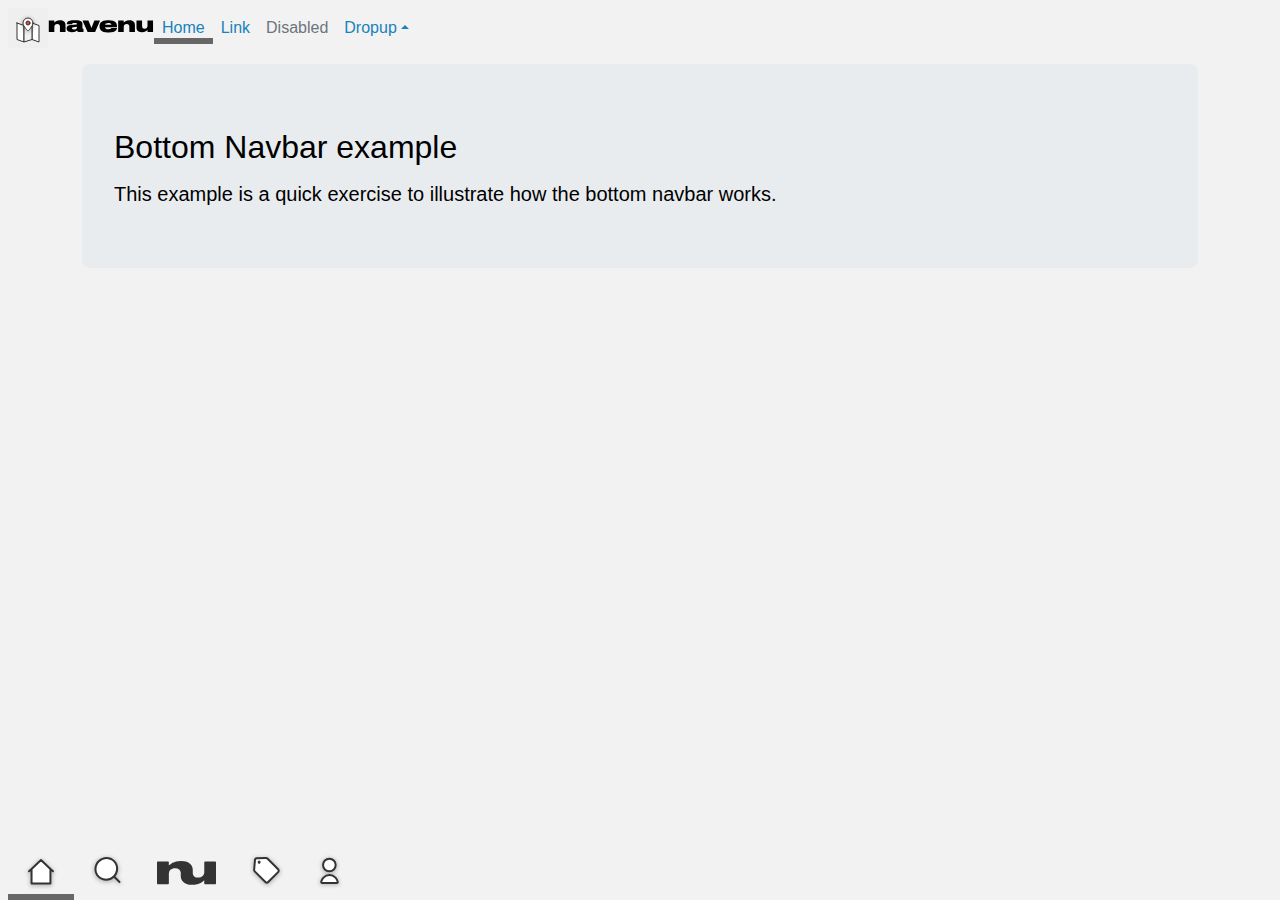
==== explore-feed.html @ eefe7226 "version zero" ====
<!DOCTYPE html>
<html lang="en">
<head>
  <meta charset="utf-8">
  <meta name="viewport" content="width=device-width, initial-scale=1, shrink-to-fit=no">
  <link rel="apple-touch-icon" sizes="76x76" href="./assets/images/app/apple-icon.png">
  <link rel="icon" type="image/png" href="./assets/images/favicon.png">
  <meta name="description" content="Navenu">
  <meta name="keywords" content="">
  <meta name="description" content="">
  <meta name="author" content="">
  <title>Navenu</title>
  <meta name="apple-mobile-web-app-title" content="Navenu">
  <link rel="shortcut icon" sizes="16x16" href="./assets/images/app/icon-16x16.png">
  <link rel="shortcut icon" sizes="196x196" href="./assets/images/app/icon-196x196.png">
  <link rel="apple-touch-icon-precomposed" href="./assets/images/app/icon-152x152.png">

  <!-- Bootstrap core CSS -->
  <link href="./assets/vendor/bootstrap/css/bootstrap.min.css" rel="stylesheet">

  <!-- Custom styles for this template -->
  <link href="./assets/css/navenu.css" rel="stylesheet">
  <link href="./assets/css/fonts.css" rel="stylesheet">
</head>
<body>
  <!-- menu-top -->
  <nav class="navbar navbar-expand-sm menuTop">
    <button class="iconMap" onclick="showMap()">
    </button>
    <div class="logo">
      <img src="./assets/images/icons/header/icon-navenu.svg" alt="logo navenu">
    </div>
    <button class="navbar-toggler" type="button" data-toggle="collapse" data-target="#navbarCollapse" aria-controls="navbarCollapse" aria-expanded="false" aria-label="Toggle navigation">
      <span>
        <img src="./assets/images/icons/header/icon-filter.svg" alt="icon filter">
      </span>
    </button>
    <div class="collapse navbar-collapse" id="navbarCollapse">
      <ul class="navbar-nav mr-auto">
        <li class="nav-item active">
          <a class="nav-link" href="#">Home <span class="sr-only">(current)</span></a>
        </li>
        <li class="nav-item">
          <a class="nav-link" href="#">Link</a>
        </li>
        <li class="nav-item">
          <a class="nav-link disabled" href="#">Disabled</a>
        </li>
        <li class="nav-item dropup">
          <a class="nav-link dropdown-toggle" href="https://getbootstrap.com/" id="dropdown10" data-toggle="dropdown" aria-haspopup="true" aria-expanded="false">Dropup</a>
          <div class="dropdown-menu" aria-labelledby="dropdown10">
            <a class="dropdown-item" href="#">Action</a>
            <a class="dropdown-item" href="#">Another action</a>
            <a class="dropdown-item" href="#">Something else here</a>
          </div>
        </li>
      </ul>
    </div>
  </nav>
  <!-- ./menu-top -->

  <!-- container -->
  <div class="container">
    <div class="jumbotron mt-3">
      <h1>Bottom Navbar example</h1>
      <p class="lead">This example is a quick exercise to illustrate how the bottom navbar works.</p>
    </div>
  </div>
  <!-- ./container -->

  <!-- menu-bottom -->
  <nav class="navbar navbar-default fixed-bottom menuBottom">
    <div>
      <ul class="nav align-items-end">
        <li class="nav-item active">
          <a class="nav-link" href="explore-feed.html">
            <img src="./assets/images/icons/nav/home.svg" alt="icon home">
          </a>
        </li>
        <li class="nav-item">
          <a class="nav-link" href="explore-feed.html">
            <img src="./assets/images/icons/nav/search.svg" alt="icon search">
          </a>
        </li>
        <li class="nav-item iconMenu">
          <a class="nav-link" href="explore-feed.html">
            <img src="./assets/images/icons/nav/navenu-logo.svg" alt="icon navenu">
          </a>
        </li>
        <li class="nav-item">
          <a class="nav-link" href="explore-feed.html">
            <img src="./assets/images/icons/nav/favorites.svg" alt="icon favorites">
          </a>
        </li>
        <li class="nav-item">
          <a class="nav-link" href="explore-feed.html">
            <img src="./assets/images/icons/nav/user.svg" alt="icon user">
          </a>
        </li>
      </ul>
    </div>
  </nav>
  <!-- ./menu-bottom -->

  <!-- Bootstrap core JavaScript -->
  <script src="./assets/vendor/jquery/jquery.min.js"></script>
  <script src="./assets/vendor/bootstrap/js/bootstrap.min.js"></script>
  <script src="./assets/js/plugins/lazysizes.min.js" async=""></script>
</body>
</html>
---- assets/css/navenu.css ----
/*  	CSS Reset    */
html, body, div, span, applet, object, iframe,
h1, h2, h3, h4, h5, h6, p, blockquote, pre,
a, abbr, acronym, address, big, cite, code,
del, dfn, em, font, img, ins, kbd, q, s, samp,
small, strike, strong, sub, sup, tt, var,
b, u, i, center, dl, dt, dd, ol, ul, li,
fieldset, form, label, legend, table,
caption, tbody, tfoot, thead, tr, th, td {
  margin: 0;
  padding: 0;
  border: 0;
  outline: 0;
  font-size: 100%;
  vertical-align: baseline;
  background: transparent;
}

body {
  line-height: 1;
}

ol, ul {
  list-style: none;
}

blockquote, q {
  quotes: none;
}

blockquote:before, blockquote:after,
q:before, q:after {
  content: '';
  content: none;
}

:focus {
  outline: 0;
}

ins {
  text-decoration: none;
}

del {
  text-decoration: line-through;
}

table {
  border-collapse: collapse;
  border-spacing: 0;
}

/*------------ regular styles navenu ----------------*/
body {
  color: #000;
  background-color: #F2F2F2;
}

a {
  text-decoration: none;
  color: #1883ba;
}

h1 {
  font-size: 32px;
  font-weight: normal;
  font-style: normal;
  margin-bottom: 18px;
}

h2 {
  font-size: 18px;
}

a.btn:focus {
  outline: none !important;
  box-shadow: 0 0 0 0;
}

button:focus,
button.btn:focus {
  outline: none !important;
  box-shadow: 0 0 0 0;
}

/*------ menu -------*/
.navbar {
  padding: .5rem .5rem 0 .5rem;
}

.navbar-toggler {
  padding: .25rem .5rem;
}

.menuTop {
  background-color: #F2F2F2;
}

.menuBottom {
  background-color: #F2F2F2;
}

.iconMap {
  border: none;
  background-image: url("../images/icons/header/icon-map.svg");
  width: 40px;
  height: 40px;
  background-repeat: no-repeat;
  background-position: center;
}

.iconMap:active {
  background-image: url("../images/icons/header/icon-slider.svg");
  width: 40px;
  height: 40px;
  background-repeat: no-repeat;
  background-position: center;
}

.iconMenu {
  margin-bottom: 4px;
}

.nav-item.active {
  border-bottom: solid 6px #676767;
}

.nav-item.active .nav-link {
  padding-bottom: 1px;
}

@media (max-wisth:768px) {
  /*---- menu-top ------*/
}
---- assets/css/fonts.css ----
@font-face {
  font-family: 'Akzidenz Grotesk Bold';
  src: url('../fonts/akzidenz-grotesk-bq-bold.woff2') format('woff2'),
       url('../fonts/akzidenz-grotesk-bq-bold.woff') format('woff');
  font-weight: normal;
  font-style: normal;
}

@font-face {
  font-family: 'Akzidenz Grotesk Light';
  src: url('../fonts/akzidenz-grotesk-bq-light.woff2') format('woff2'),
       url('../fonts/akzidenz-grotesk-bq-light.woff') format('woff');
  font-weight: normal;
  font-style: normal;
}

@font-face {
  font-family: 'Akzidenz Grotesk Medium';
  src: url('../fonts/akzidenz-grotesk-bq-medium.woff2') format('woff2'),
       url('../fonts/akzidenz-grotesk-bq-medium.woff') format('woff');
  font-weight: normal;
  font-style: normal;
}

@font-face {
  font-family: 'BourtonBase Regular';
  src: url('../fonts/BourtonBase.woff2') format('woff2'),
       url('../fonts/BourtonBase.woff') format('woff');
  font-weight: normal;
  font-style: normal;
  font-display: swap;
}

@font-face {
    font-family: 'SF UI Display Regular';
    src: url('../fonts/SFUIDisplay-Regular.woff2') format('woff2'),
         url('../fonts/SFUIDisplay-Regular.woff') format('woff');
    font-weight: normal;
    font-style: normal;
    font-display: swap;
}


@font-face {
    font-family: 'SF UI Display Bold';
    src: url('../fonts/SFUIDisplay-Bold.woff2') format('woff2'),
         url('../fonts/SFUIDisplay-Bold.woff') format('woff');
    font-weight: bold;
    font-style: normal;
    font-display: swap;
}

@font-face {
    font-family: 'Helvetica Regular';
    src: url('../fonts/Helvetica.woff2') format('woff2'),
         url('../fonts/Helvetica.woff') format('woff');
    font-weight: normal;
    font-style: normal;
    font-display: swap;
}

@font-face {
    font-family: 'Helvetica Bold';
    src: url('../fonts/Helvetica-Bold.woff2') format('woff2'),
         url('../fonts/Helvetica-Bold.woff') format('woff');
    font-weight: bold;
    font-style: normal;
    font-display: swap;
}
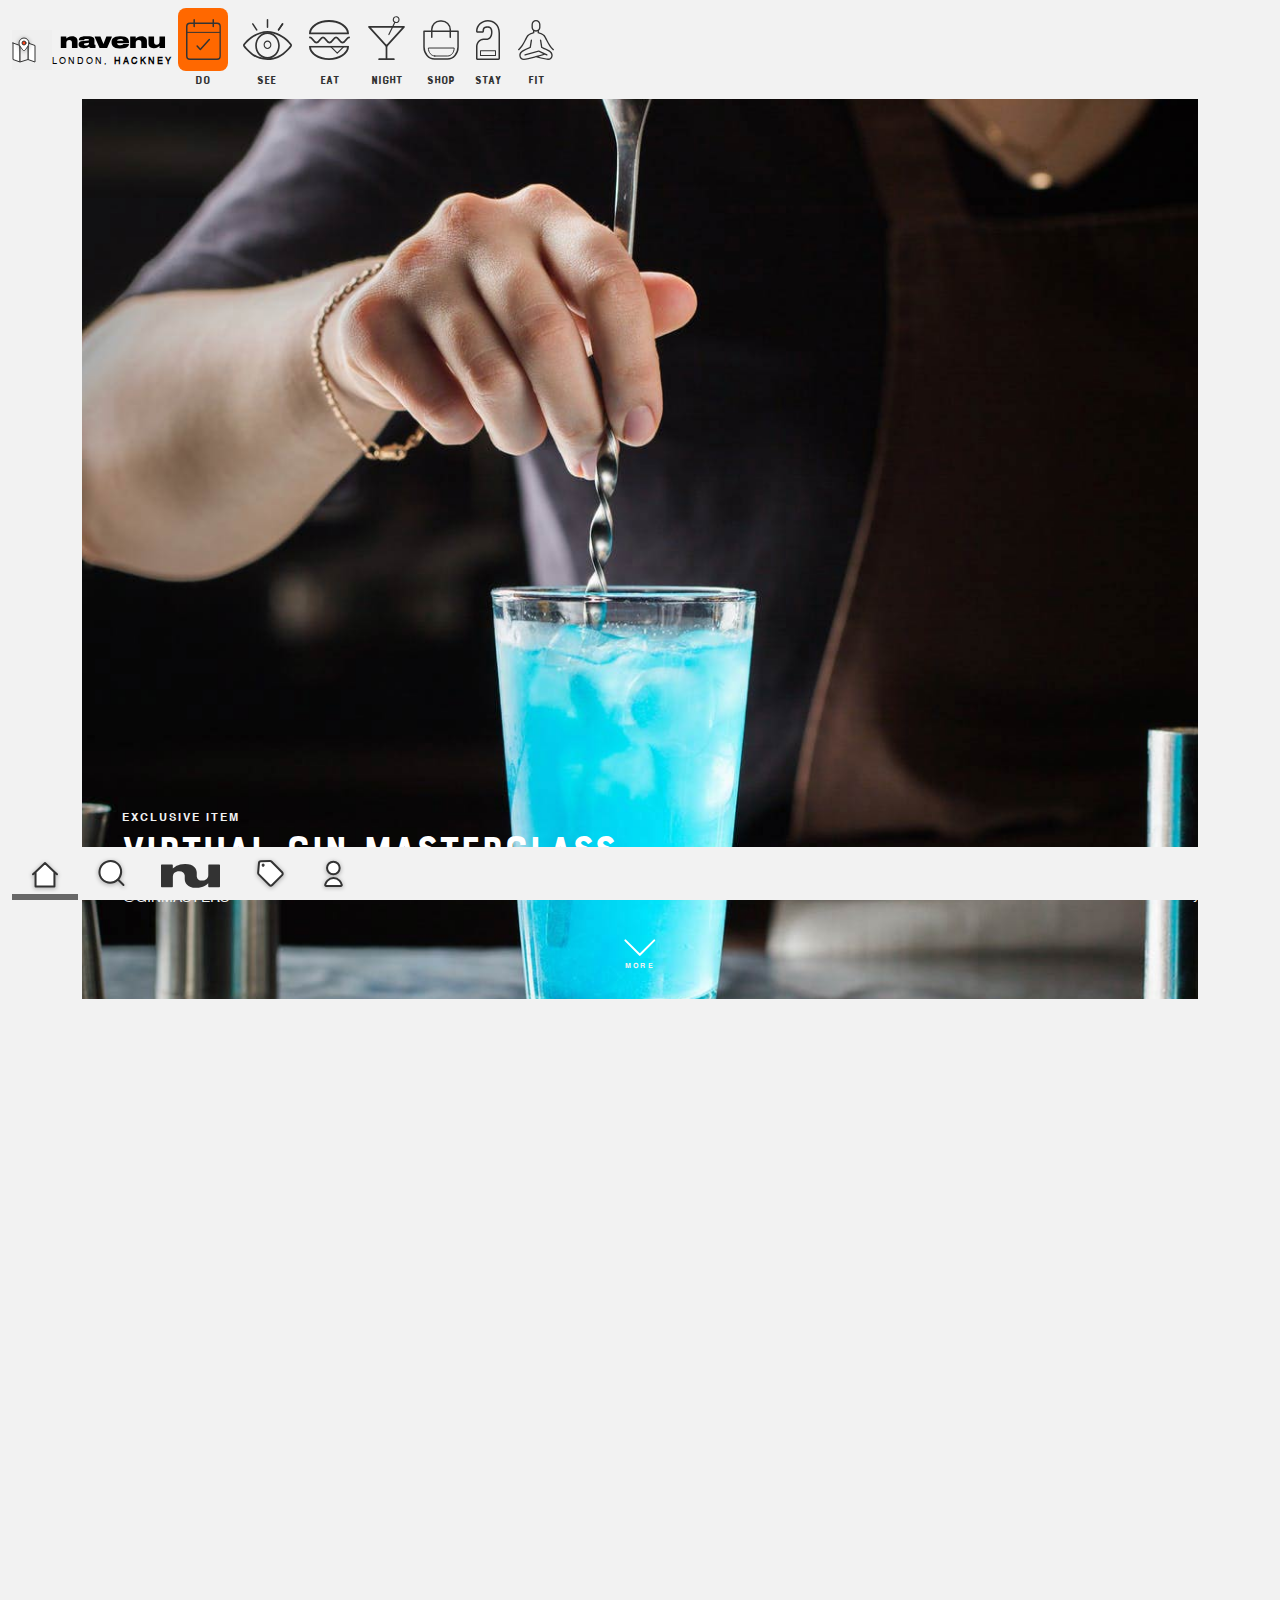
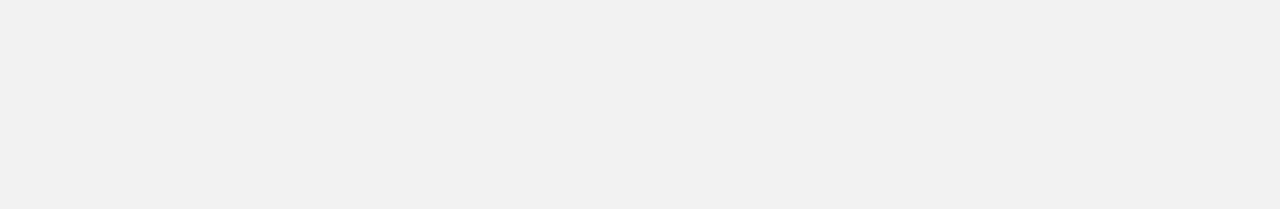
==== commit 531c8248: "version 0.3" ====
--- a/explore-feed.html
+++ b/explore-feed.html
@@ -1,5 +1,6 @@
 <!DOCTYPE html>
 <html lang="en">
+
 <head>
   <meta charset="utf-8">
   <meta name="viewport" content="width=device-width, initial-scale=1, shrink-to-fit=no">
@@ -20,39 +21,74 @@
 
   <!-- Custom styles for this template -->
   <link href="./assets/css/navenu.css" rel="stylesheet">
+  <link href="./assets/css/carousel.css" rel="stylesheet">
   <link href="./assets/css/fonts.css" rel="stylesheet">
+
+  <!-- Flickity slider -->
+  <link rel="stylesheet" href="./assets/css/vendor/flickity.min.css">
+
 </head>
+
 <body>
   <!-- menu-top -->
   <nav class="navbar navbar-expand-sm menuTop">
-    <button class="iconMap" onclick="showMap()">
+    <button id="iconMap" class="iconMap" onclick="showMap()">
+      <img src="./assets/images/icons/header/icon-map.svg" class="map" alt="icon map">
+      <img src="./assets/images/icons/header/icon-btnStories.svg" class="stories" alt="icon Stories">
     </button>
-    <div class="logo">
+    <div class="logo text-center">
       <img src="./assets/images/icons/header/icon-navenu.svg" alt="logo navenu">
-    </div>
-    <button class="navbar-toggler" type="button" data-toggle="collapse" data-target="#navbarCollapse" aria-controls="navbarCollapse" aria-expanded="false" aria-label="Toggle navigation">
+      <p class="location">LONDON, <b>Hackney</b></p>
+    </div>
+    <button class="navbar-toggler menuFilter collapsed" type="button" data-toggle="collapse" data-target="#navbarCollapse" aria-controls="navbarCollapse" aria-expanded="false" aria-label="Toggle navigation">
       <span>
-        <img src="./assets/images/icons/header/icon-filter.svg" alt="icon filter">
+        <img src="./assets/images/icons/header/icon-filter.svg" class="filter" alt="icon filter">
+        <img src="./assets/images/icons/header/icon-buttonBack.svg" class="back" alt="icon back">
       </span>
     </button>
-    <div class="collapse navbar-collapse" id="navbarCollapse">
-      <ul class="navbar-nav mr-auto">
+    <div class="collapse navbar-collapse iconsFilter" id="navbarCollapse">
+      <ul class="nav">
         <li class="nav-item active">
-          <a class="nav-link" href="#">Home <span class="sr-only">(current)</span></a>
-        </li>
-        <li class="nav-item">
-          <a class="nav-link" href="#">Link</a>
-        </li>
-        <li class="nav-item">
-          <a class="nav-link disabled" href="#">Disabled</a>
-        </li>
-        <li class="nav-item dropup">
-          <a class="nav-link dropdown-toggle" href="https://getbootstrap.com/" id="dropdown10" data-toggle="dropdown" aria-haspopup="true" aria-expanded="false">Dropup</a>
-          <div class="dropdown-menu" aria-labelledby="dropdown10">
-            <a class="dropdown-item" href="#">Action</a>
-            <a class="dropdown-item" href="#">Another action</a>
-            <a class="dropdown-item" href="#">Something else here</a>
-          </div>
+          <a class="nav-link" href="explore-feed.html">
+            <img src="./assets/images/icons/explore/iconDo.svg" alt="icon do">
+            <p class="textFilter">DO</p>
+          </a>
+        </li>
+        <li class="nav-item">
+          <a class="nav-link" href="explore-feed.html">
+            <img src="./assets/images/icons/explore/iconSee.svg" alt="icon see">
+            <p class="textFilter">SEE</p>
+          </a>
+        </li>
+        <li class="nav-item iconMenu">
+          <a class="nav-link" href="explore-feed.html">
+            <img src="./assets/images/icons/explore/iconEat.svg" alt="icon eat">
+            <p class="textFilter">EAT</p>
+          </a>
+        </li>
+        <li class="nav-item">
+          <a class="nav-link" href="explore-feed.html">
+            <img src="./assets/images/icons/explore/iconNight.svg" alt="icon night">
+            <p class="textFilter">NIGHT</p>
+          </a>
+        </li>
+        <li class="nav-item">
+          <a class="nav-link" href="explore-feed.html">
+            <img src="./assets/images/icons/explore/iconShop.svg" alt="icon shop">
+            <p class="textFilter">SHOP</p>
+          </a>
+        </li>
+        <li class="nav-item">
+          <a class="nav-link" href="explore-feed.html">
+            <img src="./assets/images/icons/explore/iconStay.svg" alt="icon stay">
+            <p class="textFilter">STAY</p>
+          </a>
+        </li>
+        <li class="nav-item">
+          <a class="nav-link" href="explore-feed.html">
+            <img src="./assets/images/icons/explore/iconFit.svg" alt="icon fit">
+            <p class="textFilter">FIT</p>
+          </a>
         </li>
       </ul>
     </div>
@@ -61,12 +97,159 @@
 
   <!-- container -->
   <div class="container">
-    <div class="jumbotron mt-3">
-      <h1>Bottom Navbar example</h1>
-      <p class="lead">This example is a quick exercise to illustrate how the bottom navbar works.</p>
+    <div id="carousel-home" class="carousel active" data-flickity='{ "wrapAround": true, "pageDots": false }'>
+      <div class="item">
+        <div class="bg">
+          <img src="./assets/images/home/slider/slider01.jpg" alt="Silider 01">
+        </div>
+        <a href="#" class="sliderUrl">
+          <div class="content">
+            <h2>EXCLUSIVE ITEM</h2>
+            <h1>Virtual Gin Masterclass</h1>
+            <div class="tags">
+              <p class="text-left tagLeft">@GINMASTERS</p>
+              <p class="text-right tagRight">2.3Km away</p>
+            </div>
+          </div>
+        </a>
+        <button id="contentCard" class="btn contentCard" data-toggle="modal" data-target="#content1_modal">
+          <span class="elastic-scroll-wrapper">
+            <span class="elastic-scroll" id="elastic-move-down">
+              <div class="elastic-scroll-arrow">
+                <img src="./assets/images/icons/iconDown.svg" class="down" alt="icon down">
+                <p class="textButtonDown">more</p>
+              </div>
+            </span>
+          </span>
+        </button>
+      </div>
+      <div class="item">
+        <div class="bg">
+          <img src="./assets/images/home/slider/slider02.jpg" alt="Silider 02">
+        </div>
+        <a href="#" class="sliderUrl">
+          <div class="content">
+            <h2>Competition</h2>
+            <h1>Win a VIP holiday to Dubai</h1>
+            <div class="tags">
+              <p class="text-left tagLeft">@businessname</p>
+              <p class="text-right tagRight">2.3Km away</p>
+            </div>
+          </div>
+        </a>
+        <button id="contentCard" class="btn contentCard">
+          <span class="elastic-scroll-wrapper">
+            <span class="elastic-scroll" id="elastic-move-down">
+              <div class="elastic-scroll-arrow">
+                <img src="./assets/images/icons/iconDown.svg" class="down" alt="icon down">
+                <p class="textButtonDown">more</p>
+              </div>
+            </span>
+          </span>
+        </button>
+      </div>
+      <div class="item">
+        <div class="bg">
+          <img src="./assets/images/home/slider/slider03.jpg" alt="Silider 03">
+        </div>
+        <a href="#" class="sliderUrl">
+          <div class="content">
+            <h2>OFFER</h2>
+            <h1>Best Cocktails  in London 2020</h1>
+            <div class="tags">
+              <p class="text-left tagLeft">@businessname</p>
+              <p class="text-right tagRight">2.3Km away</p>
+            </div>
+          </div>
+        </a>
+        <button id="contentCard" class="btn contentCard">
+          <span class="elastic-scroll-wrapper">
+            <span class="elastic-scroll" id="elastic-move-down">
+              <div class="elastic-scroll-arrow">
+                <img src="./assets/images/icons/iconDown.svg" class="down" alt="icon down">
+                <p class="textButtonDown">more</p>
+              </div>
+            </span>
+          </span>
+        </button>
+      </div>
+      <div class="item">
+        <div class="bg">
+          <img src="./assets/images/home/slider/slider04.jpg" alt="Silider 04">
+        </div>
+        <a href="#" class="sliderUrl">
+          <div class="content">
+            <h2>Event</h2>
+            <h1>Bottomless Brunch</h1>
+            <div class="tags">
+              <p class="text-left tagLeft">@businessname</p>
+              <p class="text-right tagRight">2.3Km away</p>
+            </div>
+          </div>
+        </a>
+        <button id="contentCard" class="btn contentCard">
+          <span class="elastic-scroll-wrapper">
+            <span class="elastic-scroll" id="elastic-move-down">
+              <div class="elastic-scroll-arrow">
+                <img src="./assets/images/icons/iconDown.svg" class="down" alt="icon down">
+                <p class="textButtonDown">more</p>
+              </div>
+            </span>
+          </span>
+        </button>
+      </div>
+      <div class="item">
+        <div class="bg">
+          <img src="./assets/images/home/slider/slider05.jpg" alt="Silider 05">
+        </div>
+        <a href="#" class="sliderUrl">
+          <div class="content">
+            <h2>@ CRAZY BEAR - 2.3k away</h2>
+            <h1>Pizza Night</h1>
+            <div class="tags">
+              <p class="text-left tagLeft">@businessname</p>
+              <p class="text-right tagRight">2.3Km away</p>
+            </div>
+          </div>
+        </a>
+        <button id="contentCard" class="btn contentCard">
+          <span class="elastic-scroll-wrapper">
+            <span class="elastic-scroll" id="elastic-move-down">
+              <div class="elastic-scroll-arrow">
+                <img src="./assets/images/icons/iconDown.svg" class="down" alt="icon down">
+                <p class="textButtonDown">more</p>
+              </div>
+            </span>
+          </span>
+        </button>
+      </div>
+    </div>
+    <div id="maps" class="maps">
+      <div class="containerMap">
+        <img src="./assets/images/explore/map.png" class="imageMap" alt="map">
+      </div>
     </div>
   </div>
   <!-- ./container -->
+
+<!-- content modal -->
+<div class="modal bottom full fade" id="content1_modal" tabindex="-1" role="dialog" aria-labelledby="fullscreen_modal">
+  <div class="modal-dialog" role="document">
+    <div class="modal-content">
+      <div class="container-close">
+        <button type="button" class="close" data-dismiss="modal" aria-hidden="true">
+          <img src="./assets/images/icons/iconClose.svg" class="img-fluid" alt="Close Content">
+        </button>
+      </div>
+      <div class="modal-body d-flex align-items-center justify-content-center flex-column bg-dark">
+
+      </div>
+      <div class="modal-footer modal-footer-fixed d-none">
+
+      </div>
+    </div>
+  </div>
+</div>
 
   <!-- menu-bottom -->
   <nav class="navbar navbar-default fixed-bottom menuBottom">
@@ -106,5 +289,32 @@
   <script src="./assets/vendor/jquery/jquery.min.js"></script>
   <script src="./assets/vendor/bootstrap/js/bootstrap.min.js"></script>
   <script src="./assets/js/plugins/lazysizes.min.js" async=""></script>
+
+  <!-- Flickity slider -->
+  <script src="./assets/js/vendor/flickity.pkgd.min.js"></script>
+
+  <!-- script change button map | slider -->
+  <script>
+    $(".iconMap").click(function() {
+      $(this).toggleClass("active");
+    })
+  </script>
+
+  <!-- script change map | slider -->
+  <script>
+    function showMap() {
+      console.log("showmap");
+      if (document.querySelector('#carousel-home.active') !== null) {
+        $(".maps").addClass("active");
+        $("#carousel-home").removeClass("active");
+      }
+      else {
+        $("#carousel-home").addClass("active");
+        $(".maps").removeClass("active");
+      }
+    }
+  </script>
+
 </body>
+
 </html>
--- a/assets/css/navenu.css
+++ b/assets/css/navenu.css
@@ -12,49 +12,14 @@
   border: 0;
   outline: 0;
   font-size: 100%;
-  vertical-align: baseline;
   background: transparent;
-}
-
-body {
-  line-height: 1;
-}
-
-ol, ul {
-  list-style: none;
-}
-
-blockquote, q {
-  quotes: none;
-}
-
-blockquote:before, blockquote:after,
-q:before, q:after {
-  content: '';
-  content: none;
-}
-
-:focus {
-  outline: 0;
-}
-
-ins {
-  text-decoration: none;
-}
-
-del {
-  text-decoration: line-through;
-}
-
-table {
-  border-collapse: collapse;
-  border-spacing: 0;
 }
 
 /*------------ regular styles navenu ----------------*/
 body {
   color: #000;
   background-color: #F2F2F2;
+  overflow-y: hidden;
 }
 
 a {
@@ -86,11 +51,11 @@
 
 /*------ menu -------*/
 .navbar {
-  padding: .5rem .5rem 0 .5rem;
+  padding: 0 .75rem;
 }
 
 .navbar-toggler {
-  padding: .25rem .5rem;
+  padding: .25rem 0 .25rem .5rem;
 }
 
 .menuTop {
@@ -102,34 +67,290 @@
 }
 
 .iconMap {
+  position: relative;
   border: none;
-  background-image: url("../images/icons/header/icon-map.svg");
   width: 40px;
   height: 40px;
   background-repeat: no-repeat;
   background-position: center;
 }
 
-.iconMap:active {
-  background-image: url("../images/icons/header/icon-slider.svg");
+.iconMap .map {
+  position: absolute;
+  top: 0;
+  right: 0;
+  left: 0;
+  bottom: 0;
+  padding: .25rem .5rem .25rem 0;
+  object-fit: contain;
+  opacity: 1;
+  transition: opacity .5s;
+}
+
+.iconMap .stories {
+  position: absolute;
+  top: 0;
+  right: 0;
+  left: 0;
+  bottom: 0;
+  padding: .25rem .5rem .25rem 0;
+  object-fit: contain;
+  opacity: 0;
+  transition: opacity .5s;
+}
+
+.iconMap.active .map {
+  opacity: 0;
+  transition: opacity .5s;
+}
+
+.iconMap.active .stories {
+  opacity: 1;
+}
+
+.iconMenu {
+  margin-bottom: 4px;
+}
+
+.nav-item.active {
+  border-bottom: solid 6px #676767;
+}
+
+.nav-item.active .nav-link {
+  padding-bottom: 1px;
+}
+
+.menuFilter span {
+  position: relative;
   width: 40px;
   height: 40px;
-  background-repeat: no-repeat;
-  background-position: center;
-}
-
-.iconMenu {
-  margin-bottom: 4px;
-}
-
-.nav-item.active {
-  border-bottom: solid 6px #676767;
-}
-
-.nav-item.active .nav-link {
-  padding-bottom: 1px;
-}
-
-@media (max-wisth:768px) {
-  /*---- menu-top ------*/
-}
+  display: block;
+}
+
+.menuFilter.collapsed .filter {
+  position: absolute;
+  top: 0;
+  right: 0;
+  left: 0;
+  bottom: 0;
+  padding: .25rem 0 .25rem 1rem;
+  object-fit: contain;
+  opacity: 1;
+  transition: opacity .5s;
+}
+
+.menuFilter.collapsed .back {
+  position: absolute;
+  top: 0;
+  right: 0;
+  left: 0;
+  bottom: 0;
+  padding: .25rem 0 .25rem 1rem;
+  object-fit: contain;
+  opacity: 0;
+  transition: opacity .5s;
+}
+
+.menuFilter .filter {
+  position: absolute;
+  top: 0;
+  right: 0;
+  left: 0;
+  bottom: 0;
+  padding: .25rem 0 .25rem 1rem;
+  object-fit: contain;
+  opacity: 0;
+}
+
+.menuFilter .back {
+  position: absolute;
+  top: 0;
+  right: 0;
+  left: 0;
+  bottom: 0;
+  padding: .25rem 0 .25rem 1rem;
+  object-fit: contain;
+  opacity: 1;
+}
+
+.iconsFilter ul li img {
+  vertical-align: middle;
+  padding: .35rem 0.25rem;
+}
+
+.iconsFilter ul li.active {
+  border: none;
+}
+
+.iconsFilter ul li.active img {
+  background: #FF6800;
+  border-radius: 7.91336px;
+  vertical-align: middle;
+  padding: .35rem 0.45rem;
+}
+
+.iconsFilter .nav-link {
+  padding: .5rem .3rem;
+}
+
+.iconsFilter .nav-item.active .nav-link {
+  padding-bottom: .5rem;
+}
+
+p.location {
+  font-family: 'Helvetica Regular';
+  font-style: normal;
+  font-weight: normal;
+  font-size: 9px;
+  line-height: 16px;
+  text-align: center;
+  letter-spacing: 2px;
+  text-transform: uppercase;
+}
+
+p.textFilter {
+  font-family: 'BourtonBase Regular';
+  font-style: normal;
+  font-weight: normal;
+  font-size: 12.3474px;
+  line-height: 16px;
+  align-items: center;
+  text-align: center;
+  color: #333333;
+}
+
+.elastic-scroll-wrapper {
+  position: absolute;
+  left: 0;
+  right: 0;
+  bottom: 1.5rem;
+  width: 40px;
+  margin: 0 auto;
+  z-index: 5;
+  margin-top: -1.25rem;
+}
+
+.elastic-scroll {
+  width: 40px;
+  height: 40px;
+  display: block;
+}
+
+p.textButtonDown {
+  font-family: 'Helvetica Bold';
+  font-size: 7.05602px;
+  line-height: 16px;
+  text-align: center;
+  letter-spacing: 2.016px;
+  text-transform: uppercase;
+  color: #F2F2F2;
+}
+
+.maps {
+  opacity: 0;
+  transition: opacity .5s;
+  width: 100%;
+  height: 90vh;
+  position: relative;
+  top: 10%;
+  right: 0;
+  left: 0;
+  bottom: 0;
+  object-fit: contain;
+  overflow: auto;
+  z-index: 0;
+}
+
+.containerMap {
+  position: absolute;
+}
+
+.maps.active {
+  opacity: 1;
+  z-index: 1;
+}
+
+/*------- modal content ------*/
+.modal.bottom .modal-dialog {
+  position: fixed;
+  margin: auto;
+  width: 100%;
+  max-width: 100%;
+  height: auto;
+}
+
+.modal.bottom .modal-content {
+  height: auto;
+  overflow-y: auto;
+}
+
+.modal.bottom .modal-body {
+  padding: 15px 15px;
+}
+
+/* Bottom */
+.modal.bottom.fade .modal-dialog {
+  bottom: -100%;
+  -webkit-transition: opacity 0.3s linear, bottom 0.3s ease-out;
+  -moz-transition: opacity 0.3s linear, bottom 0.3s ease-out;
+  -o-transition: opacity 0.3s linear, bottom 0.3s ease-out;
+  transition: opacity 0.3s linear, bottom 0.3s ease-out;
+}
+
+.modal.bottom.fade.show .modal-dialog {
+  bottom: 0;
+}
+
+.modal.bottom.fade .modal-dialog {
+  bottom: -100%;
+}
+
+/* Full Screen */
+.modal.full .modal-dialog {
+  position: fixed;
+  margin: auto;
+  width: 100%;
+  max-width: 100%;
+  height: 100%;
+}
+
+.modal.full .modal-content {
+  height: 100%;
+  overflow-y: auto;
+}
+
+.modal.full .close-modal {
+  position: fixed;
+  top: 0;
+  right: 3rem;
+}
+
+.modal .close {
+  position: absolute;
+  top: 2rem;
+  right: 3rem;
+  line-height: .5;
+  opacity: 1;
+  cursor: pointer;
+  z-index: 99999999;
+}
+
+/*-------- responsive styles --------*/
+/*-------- iphone X -------*/
+@media (max-width:375px) {
+  .iconsFilter ul li img {
+    vertical-align: middle;
+    padding: .35rem 0.225rem;
+  }
+
+  .iconsFilter .nav-link {
+    padding: .5rem .15rem;
+  }
+}
+
+@media (max-width:768px) {
+  .modal .close {
+    top: 1rem;
+    right: 1rem;
+  }
+}
--- a/assets/css/carousel.css
+++ b/assets/css/carousel.css
@@ -0,0 +1,169 @@
+:focus {
+  outline: none;
+}
+
+#carousel-home {
+  z-index: 1;
+}
+
+.carousel {
+  opacity: 0;
+  z-index: 0;
+  display: none;
+}
+
+.carousel.active {
+  opacity: 1;
+  z-index: 1;
+  display: block;
+}
+
+#carousel-home .item {
+  height: 100vh;
+  width: 90vw;
+  position: relative;
+  display: flex;
+  flex-direction: column;
+  justify-content: center;
+  align-items: center;
+  margin: 0 5px;
+}
+
+.carousel .item .bg {
+  position: absolute;
+  top: 0;
+  right: 0;
+  bottom: 0;
+  left: 0;
+  overflow: hidden;
+  z-index: -1;
+  border-radius: 16px 16px 0 0;
+}
+
+.carousel .item .bg img {
+  width: 100%;
+  height: 100%;
+  object-fit: cover;
+  object-position: center;
+  z-index: -1
+}
+
+#carousel-home .item .content {
+  position: absolute;
+  color: #fff;
+  z-index: 2;
+  left: 5%;
+  bottom: 10%;
+  width: 95%;
+}
+
+.carousel .item .content h2 {
+  font-family: 'Helvetica Bold';
+  font-size: 11px;
+  line-height: 16px;
+  letter-spacing: 2px;
+  text-transform: uppercase;
+  color: #F2F2F2;
+}
+
+.carousel .item .content h1 {
+  font-family: 'BourtonBase Regular';
+  font-style: normal;
+  font-weight: normal;
+  font-size: 40.3201px;
+  line-height: 40px;
+  letter-spacing: 0.143087px;
+  color: #FFFFFF;
+}
+
+.carousel .item.is-selected .content {
+  transform: translateX(0px);
+}
+
+.carousel .item.is-before-selected .content {
+  transform: translateX(calc(((100vw - 100%)/2 + 5vw)));
+}
+
+.carousel .item.is-after-selected .content {
+  transform: translateX(calc(((100vw - 100%)/2 + 5vw)*-1));
+}
+
+.carousel .flickity-prev-next-button {
+  height: 100%;
+  width: 10%;
+  border-radius: 0;
+  background-color: transparent;
+}
+
+.carousel .flickity-prev-next-button.next {
+  right: 0;
+}
+
+.carousel .flickity-prev-next-button.previous {
+  left: 0;
+}
+
+.carousel .flickity-prev-next-button:focus {
+  box-shadow: none;
+}
+
+.carousel .flickity-prev-next-button svg {
+  display: none;
+}
+
+/* position dots in carousel */
+.flickity-page-dots {
+  bottom: 25px;
+}
+
+.flickity-slider {
+  position: absolute;
+  width: 100%;
+  height: 100%;
+}
+
+.sliderUrl {
+  width: 100%;
+  height: 100%;
+}
+
+.tags {
+  display: inline-block;
+  width: 100%;
+}
+
+.tagLeft {
+  display: inline;
+  font-family: 'Helvetica Regular';
+  font-style: normal;
+  font-weight: normal;
+  font-size: 14px;
+  letter-spacing: 0.116667px;
+  color: #F2F2F2;
+  text-transform: uppercase;
+}
+
+.tagRight {
+  display: inline;
+  float: right;
+  padding-right: 1rem;
+  font-family: 'Helvetica Regular';
+  font-style: normal;
+  font-weight: normal;
+  font-size: 14px;
+  letter-spacing: 0.116667px;
+  color: #F2F2F2;
+}
+
+/*-------- responsive styles ------------*/
+@media(max-width:767px) {
+  #carousel-home .item .content h1 {
+    font-size: 2.5em;
+    width: 75%;
+  }
+
+  #carousel-home .item {
+    height: 90vh;
+    width: 93vw;
+  }
+}
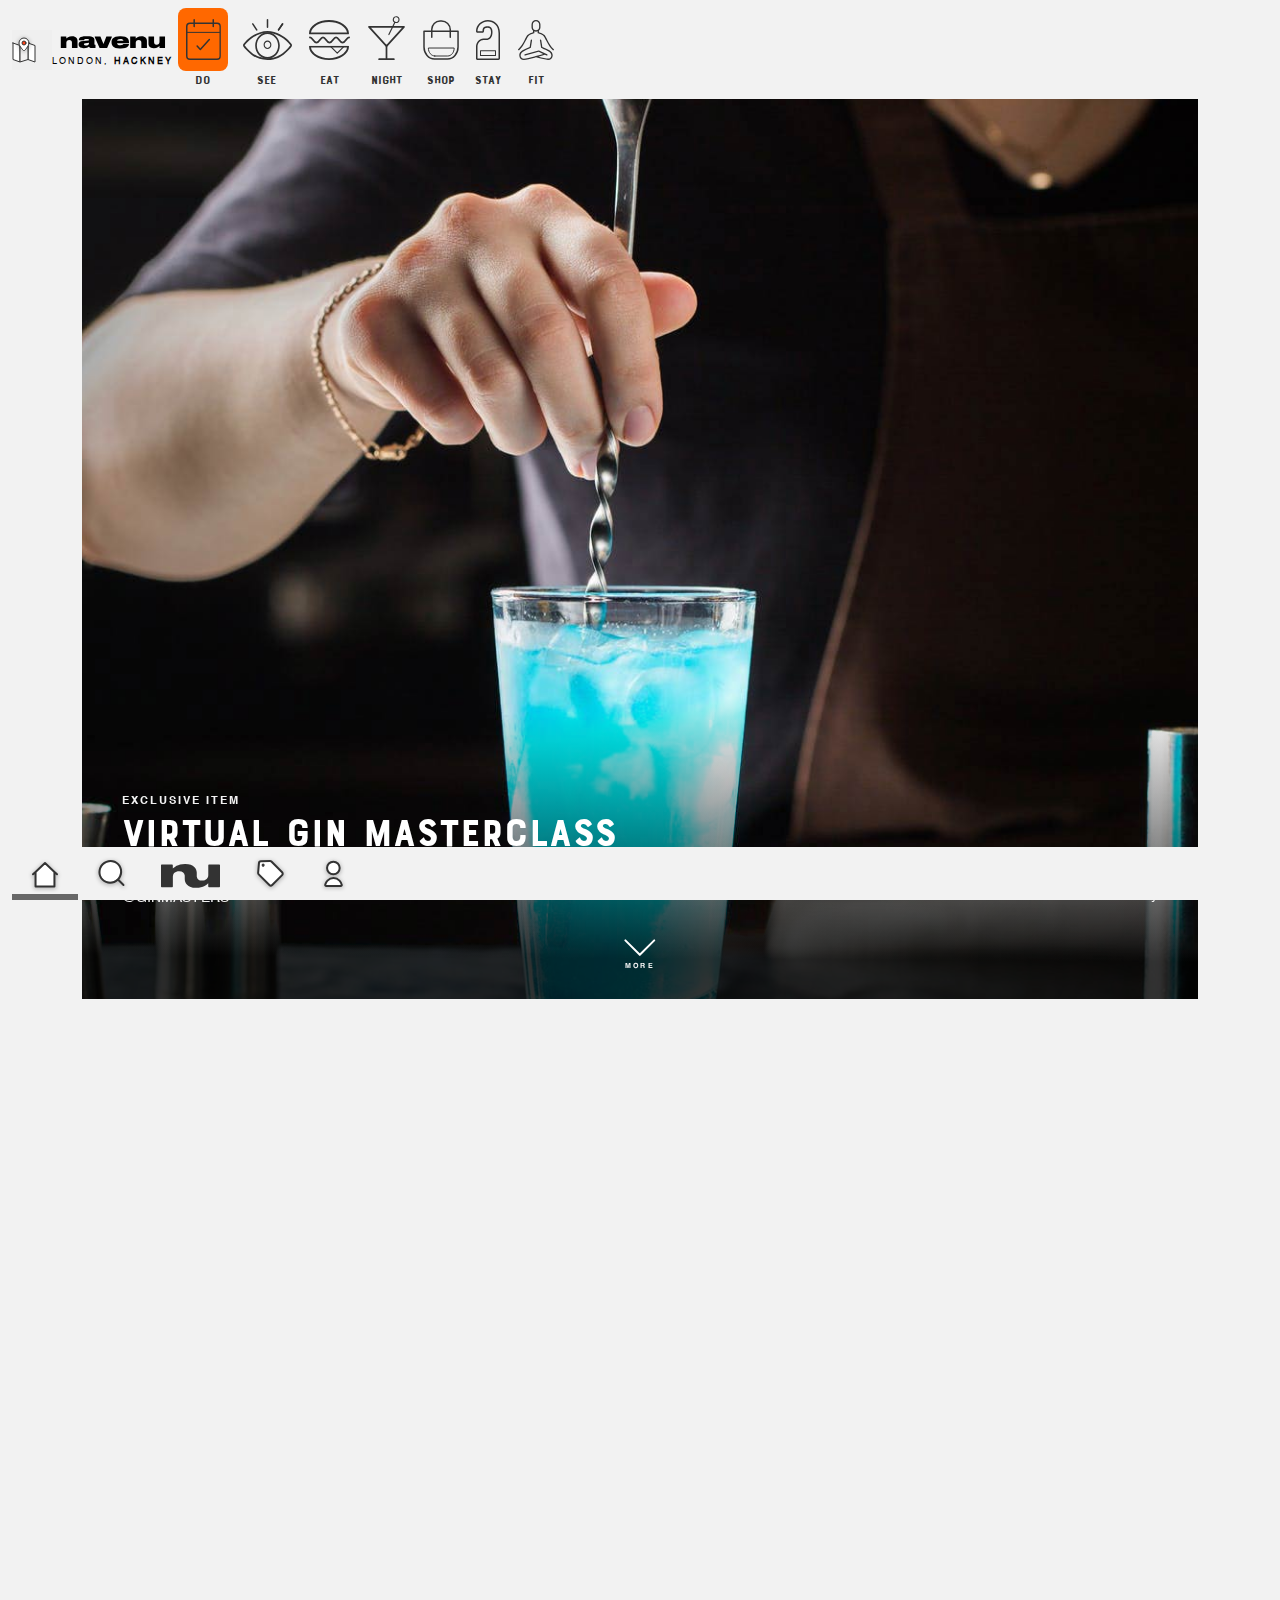
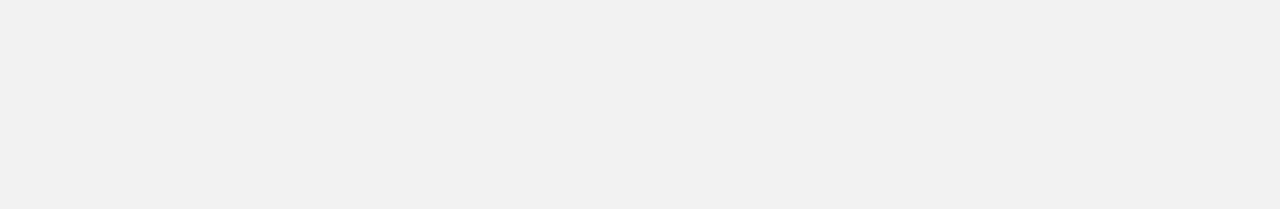
==== commit 3967b767: "version 0.4" ====
--- a/explore-feed.html
+++ b/explore-feed.html
@@ -100,12 +100,13 @@
     <div id="carousel-home" class="carousel active" data-flickity='{ "wrapAround": true, "pageDots": false }'>
       <div class="item">
         <div class="bg">
-          <img src="./assets/images/home/slider/slider01.jpg" alt="Silider 01">
+          <img src="./assets/images/explore/slider/slider01.jpg" alt="Silider 01">
         </div>
         <a href="#" class="sliderUrl">
           <div class="content">
             <h2>EXCLUSIVE ITEM</h2>
             <h1>Virtual Gin Masterclass</h1>
+            <hr>
             <div class="tags">
               <p class="text-left tagLeft">@GINMASTERS</p>
               <p class="text-right tagRight">2.3Km away</p>
@@ -125,12 +126,13 @@
       </div>
       <div class="item">
         <div class="bg">
-          <img src="./assets/images/home/slider/slider02.jpg" alt="Silider 02">
+          <img src="./assets/images/explore/slider/slider02.jpg" alt="Silider 02">
         </div>
         <a href="#" class="sliderUrl">
           <div class="content">
             <h2>Competition</h2>
             <h1>Win a VIP holiday to Dubai</h1>
+            <hr>
             <div class="tags">
               <p class="text-left tagLeft">@businessname</p>
               <p class="text-right tagRight">2.3Km away</p>
@@ -150,12 +152,13 @@
       </div>
       <div class="item">
         <div class="bg">
-          <img src="./assets/images/home/slider/slider03.jpg" alt="Silider 03">
+          <img src="./assets/images/explore/slider/slider03.jpg" alt="Silider 03">
         </div>
         <a href="#" class="sliderUrl">
           <div class="content">
             <h2>OFFER</h2>
             <h1>Best Cocktails  in London 2020</h1>
+            <hr>
             <div class="tags">
               <p class="text-left tagLeft">@businessname</p>
               <p class="text-right tagRight">2.3Km away</p>
@@ -175,12 +178,13 @@
       </div>
       <div class="item">
         <div class="bg">
-          <img src="./assets/images/home/slider/slider04.jpg" alt="Silider 04">
+          <img src="./assets/images/explore/slider/slider04.jpg" alt="Silider 04">
         </div>
         <a href="#" class="sliderUrl">
           <div class="content">
             <h2>Event</h2>
             <h1>Bottomless Brunch</h1>
+            <hr>
             <div class="tags">
               <p class="text-left tagLeft">@businessname</p>
               <p class="text-right tagRight">2.3Km away</p>
@@ -200,12 +204,13 @@
       </div>
       <div class="item">
         <div class="bg">
-          <img src="./assets/images/home/slider/slider05.jpg" alt="Silider 05">
+          <img src="./assets/images/explore/slider/slider05.jpg" alt="Silider 05">
         </div>
         <a href="#" class="sliderUrl">
           <div class="content">
             <h2>@ CRAZY BEAR - 2.3k away</h2>
             <h1>Pizza Night</h1>
+            <hr>
             <div class="tags">
               <p class="text-left tagLeft">@businessname</p>
               <p class="text-right tagRight">2.3Km away</p>
@@ -231,25 +236,6 @@
     </div>
   </div>
   <!-- ./container -->
-
-<!-- content modal -->
-<div class="modal bottom full fade" id="content1_modal" tabindex="-1" role="dialog" aria-labelledby="fullscreen_modal">
-  <div class="modal-dialog" role="document">
-    <div class="modal-content">
-      <div class="container-close">
-        <button type="button" class="close" data-dismiss="modal" aria-hidden="true">
-          <img src="./assets/images/icons/iconClose.svg" class="img-fluid" alt="Close Content">
-        </button>
-      </div>
-      <div class="modal-body d-flex align-items-center justify-content-center flex-column bg-dark">
-
-      </div>
-      <div class="modal-footer modal-footer-fixed d-none">
-
-      </div>
-    </div>
-  </div>
-</div>
 
   <!-- menu-bottom -->
   <nav class="navbar navbar-default fixed-bottom menuBottom">
@@ -284,6 +270,35 @@
     </div>
   </nav>
   <!-- ./menu-bottom -->
+
+  <!-- content modal -->
+  <div class="modal bottom full fade" id="content1_modal" tabindex="-1" role="dialog" aria-labelledby="fullscreen_modal">
+    <div class="modal-dialog" role="document">
+      <div class="modal-content">
+        <div class="container-close">
+          <button type="button" class="close" data-dismiss="modal" aria-hidden="true">
+            <img src="./assets/images/icons/iconClose.svg" class="img-fluid" alt="Close Content">
+          </button>
+        </div>
+        <div class="modal-header">
+          <img src="./assets/images/explore/slider/slider01.jpg" class="img-fluid" alt="Header Content">
+          <div class="modalHeaderText">
+            <h1>Virtual Gin Masterclass</h1>
+            <div class="tags">
+              <p class="text-left tagLeft">Discount</p>
+              <p class="text-right tagRight">2.3Km away</p>
+            </div>
+          </div>
+        </div>
+        <div class="modal-body d-flex align-items-center justify-content-center flex-column">
+          <h3>Enjoy a Gin Masterclass where you will learn from an extpert and taste a range of different Gins</h3>
+        </div>
+        <div class="modal-footer modal-footer-fixed">
+          <button type="button" class="buttonRedeem" name="button">£ 20 - Redeem Now</button>
+        </div>
+      </div>
+    </div>
+  </div>
 
   <!-- Bootstrap core JavaScript -->
   <script src="./assets/vendor/jquery/jquery.min.js"></script>
--- a/assets/css/navenu.css
+++ b/assets/css/navenu.css
@@ -49,6 +49,13 @@
   box-shadow: 0 0 0 0;
 }
 
+hr {
+  margin-top: 1rem;
+  margin-bottom: 1rem;
+  border: 0;
+  border-top: 1px solid rgba(255, 255, 255, 1);
+}
+
 /*------ menu -------*/
 .navbar {
   padding: 0 .75rem;
@@ -282,10 +289,14 @@
 .modal.bottom .modal-content {
   height: auto;
   overflow-y: auto;
+  border-radius: 0;
 }
 
 .modal.bottom .modal-body {
-  padding: 15px 15px;
+  padding: 2rem 1rem;
+  border-radius: 16px 16px 0 0;
+  background-color: #FFFFFF;
+  margin-top: -1rem;
 }
 
 /* Bottom */
@@ -335,6 +346,83 @@
   z-index: 99999999;
 }
 
+.modal-header {
+  position: relative;
+  height: 35vh;
+  padding: 0;
+  border: none;
+}
+
+.modal-header::before {
+  width: 100%;
+  height: 100%;
+  background: linear-gradient(180deg, rgba(0, 0, 0, 0) 63.85%, #000000 100%);
+  mix-blend-mode: multiply;
+  position: absolute;
+  top: 0;
+  left: 0;
+  border: none;
+  content: "";
+}
+
+.modal-header img {
+  width: 100%;
+  height: 100%;
+  object-fit: cover;
+  object-position: center;
+}
+
+.buttonRedeem {
+  font-family: 'Helvetica Bold';
+  font-size: 16px;
+  line-height: 34px;
+  text-align: center;
+  letter-spacing: 0.307692px;
+  padding: .5rem;
+  color: #000000;
+  background: #FFB600;
+  border: 3px solid #000000;
+  border-radius: 8px;
+  width: 100%;
+}
+
+.modalHeaderText {
+  position: absolute;
+  bottom: 0;
+  padding: 1rem 1rem 2rem 1rem;
+}
+
+.modalHeaderText h1 {
+  font-family: 'BourtonBase regular';
+  font-size: 32px;
+  line-height: 32px;
+  letter-spacing: 0.141952px;
+  color: #FFFFFF;
+  margin-bottom: .5rem;
+}
+
+.modalHeaderText .tags .tagLeft {
+  font-family: 'Helvetica Bold';
+  font-size: 11px;
+  letter-spacing: 2px;
+  text-transform: uppercase;
+}
+
+.modalHeaderText .tags .tagRight {
+  font-family: 'Helvetica Regular';
+  font-size: 14px;
+  letter-spacing: 0.116667px;
+  color: #F2F2F2;
+}
+
+.modal-body h3 {
+  font-family: 'BourtonBase Regular';
+  font-size: 20px;
+  line-height: 20px;
+  letter-spacing: 0.116667px;
+  color: #292929;
+}
+
 /*-------- responsive styles --------*/
 /*-------- iphone X -------*/
 @media (max-width:375px) {
--- a/assets/css/carousel.css
+++ b/assets/css/carousel.css
@@ -4,6 +4,18 @@
 
 #carousel-home {
   z-index: 1;
+}
+
+#carousel-home .item.is-selected::before {
+  width: 100%;
+  height: 100%;
+  background: linear-gradient(180.37deg, rgba(255, 255, 255, 0.8) 65.45%, rgba(0, 0, 0, 0.8) 95.13%);
+  mix-blend-mode: darken;
+  position: absolute;
+  top: 0;
+  left: 0;
+  border: none;
+  content: "";
 }
 
 .carousel {
@@ -54,7 +66,7 @@
   z-index: 2;
   left: 5%;
   bottom: 10%;
-  width: 95%;
+  width: 90%;
 }
 
 .carousel .item .content h2 {
@@ -146,7 +158,6 @@
 .tagRight {
   display: inline;
   float: right;
-  padding-right: 1rem;
   font-family: 'Helvetica Regular';
   font-style: normal;
   font-weight: normal;
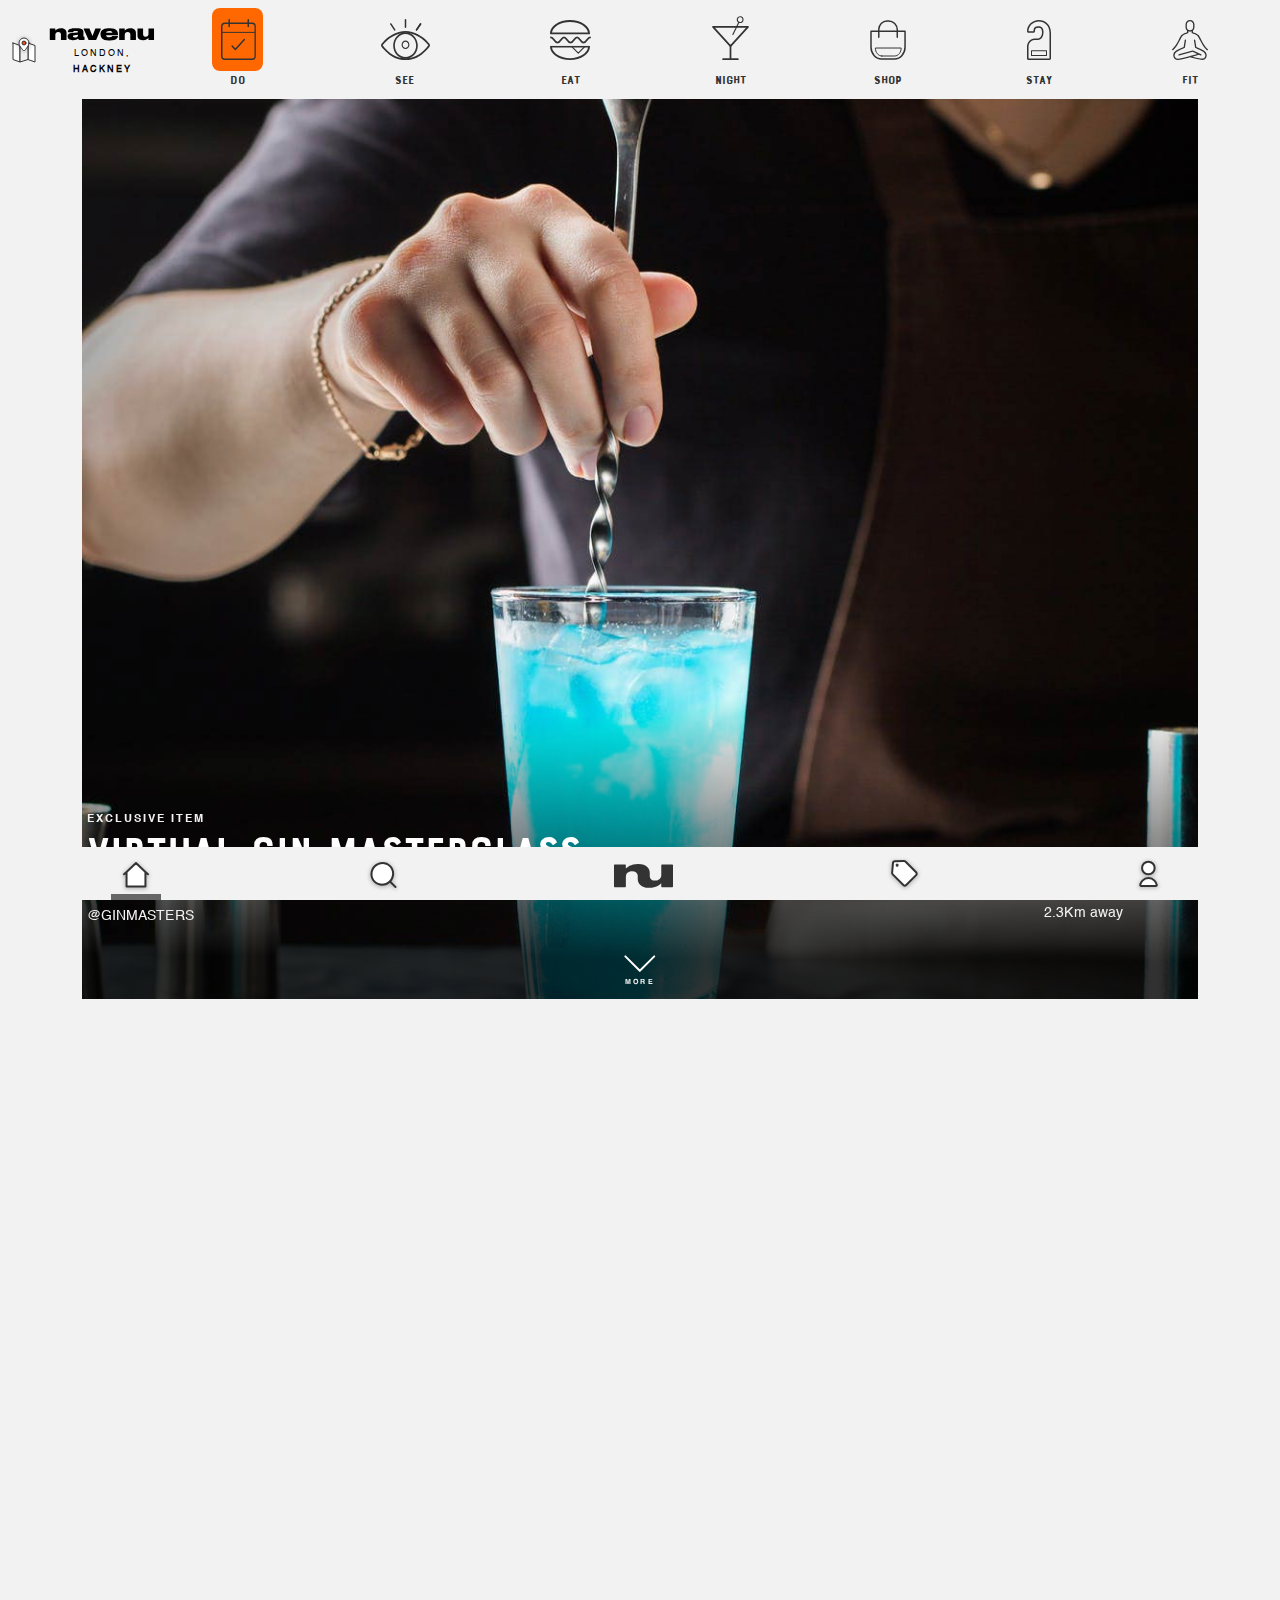
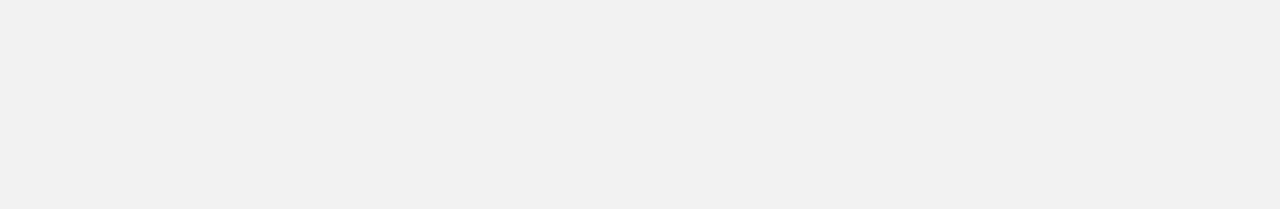
==== commit bde18df0: "version 0.5" ====
--- a/explore-feed.html
+++ b/explore-feed.html
@@ -47,7 +47,7 @@
       </span>
     </button>
     <div class="collapse navbar-collapse iconsFilter" id="navbarCollapse">
-      <ul class="nav">
+      <ul class="nav d-flex justify-content-around contentIconsFilter">
         <li class="nav-item active">
           <a class="nav-link" href="explore-feed.html">
             <img src="./assets/images/icons/explore/iconDo.svg" alt="icon do">
@@ -113,7 +113,7 @@
             </div>
           </div>
         </a>
-        <button id="contentCard" class="btn contentCard" data-toggle="modal" data-target="#content1_modal">
+        <button id="contentCard" class="btn contentCard" data-toggle="modal" data-target="#content1_modal" ontouchstart="touchModal(1)">
           <span class="elastic-scroll-wrapper">
             <span class="elastic-scroll" id="elastic-move-down">
               <div class="elastic-scroll-arrow">
@@ -157,7 +157,7 @@
         <a href="#" class="sliderUrl">
           <div class="content">
             <h2>OFFER</h2>
-            <h1>Best Cocktails  in London 2020</h1>
+            <h1>Best Cocktails in London 2020</h1>
             <hr>
             <div class="tags">
               <p class="text-left tagLeft">@businessname</p>
@@ -239,15 +239,15 @@
 
   <!-- menu-bottom -->
   <nav class="navbar navbar-default fixed-bottom menuBottom">
-    <div>
-      <ul class="nav align-items-end">
+    <div class="flex-column justify-content-center containerMenuBottom">
+      <ul class="nav d-flex justify-content-around align-items-end">
         <li class="nav-item active">
           <a class="nav-link" href="explore-feed.html">
             <img src="./assets/images/icons/nav/home.svg" alt="icon home">
           </a>
         </li>
         <li class="nav-item">
-          <a class="nav-link" href="explore-feed.html">
+          <a class="nav-link iconSearch" href="explore-feed.html">
             <img src="./assets/images/icons/nav/search.svg" alt="icon search">
           </a>
         </li>
@@ -290,14 +290,56 @@
             </div>
           </div>
         </div>
-        <div class="modal-body d-flex align-items-center justify-content-center flex-column">
+        <div class="modal-body d-flex flex-column">
           <h3>Enjoy a Gin Masterclass where you will learn from an extpert and taste a range of different Gins</h3>
-        </div>
-        <div class="modal-footer modal-footer-fixed">
-          <button type="button" class="buttonRedeem" name="button">£ 20 - Redeem Now</button>
-        </div>
-      </div>
-    </div>
+          <p>Duis vitae sapien eget massa consequat egestas ac vel ligula. Nam tincidunt nulla ipsum, non eleifend orci rhoncus nec. In neque quam, rhoncus non sem et, faucibus dignissim sem. Donec hendrerit erat at eros varius fringilla. Mauris
+            aliquet pretium ipsum vel facilisis. Morbi sit amet feugiat tellus, molestie rhoncus massa.</p>
+          <div class="modal-image">
+            <img src="./assets/images/explore/discount.jpg" class="img-fluid" alt="image content">
+            <div class="modalImageText">
+              <h1>Location name</h1>
+              <div class="tags">
+                <p class="text-left tagLeft">Category</p>
+                <button type="button" name="buttonCard" class="btn iconCardLocation float-right">
+                  <img src="./assets/images/icons/explore/iconCardLocation.svg" class="text-right" alt="icon card location">
+                </button>
+              </div>
+            </div>
+          </div>
+          <p>Duis vitae sapien eget massa consequat egestas ac vel ligula. Nam tincidunt nulla ipsum, non eleifend orci rhoncus nec. In neque quam, rhoncus non sem et, faucibus dignissim sem. Donec hendrerit erat at eros varius fringilla. Mauris
+            aliquet pretium ipsum vel facilisis. Morbi sit amet feugiat tellus, molestie rhoncus massa.</p>
+          <button type="button" name="buttonProfile" class="rainbow">View Full Profile</button>
+          <div class="modal-image">
+            <img src="./assets/images/explore/discount.jpg" class="img-fluid" alt="image content">
+            <div class="modalImageText">
+              <h1>Location name</h1>
+              <div class="tags">
+                <p class="text-left tagLeft">Category</p>
+                <button type="button" name="buttonCard" class="btn iconCardLocation float-right">
+                  <img src="./assets/images/icons/explore/iconCardLocation.svg" class="text-right" alt="icon card location">
+                </button>
+              </div>
+            </div>
+          </div>
+          <p>Duis vitae sapien eget massa consequat egestas ac vel ligula. Nam tincidunt nulla ipsum, non eleifend orci rhoncus nec. In neque quam, rhoncus non sem et, faucibus dignissim sem. Donec hendrerit erat at eros varius fringilla. Mauris
+            aliquet pretium ipsum vel facilisis. Morbi sit amet feugiat tellus, molestie rhoncus massa.</p>
+          <button type="button" name="buttonProfile" class="rainbow">View Full Profile</button>
+          <div class="modal-video">
+            <img src="./assets/images/explore/video.jpg" class="img-fluid" alt="video content">
+            <div class="modalPlayVideo center-content">
+              <button type="button" name="buttonPlay" class="btn iconPlayVideo">
+                <img src="./assets/images/icons/explore/iconPlaySmall.svg" class="text-right" alt="icon play video">
+              </button>
+            </div>
+          </div>
+        </div>
+      </div>
+    </div>
+    <div class="modal-footer modal-footer-fixed">
+      <button type="button" class="buttonRedeem" name="button">£ 20 - Redeem Now</button>
+    </div>
+  </div>
+  </div>
   </div>
 
   <!-- Bootstrap core JavaScript -->
@@ -322,14 +364,21 @@
       if (document.querySelector('#carousel-home.active') !== null) {
         $(".maps").addClass("active");
         $("#carousel-home").removeClass("active");
-      }
-      else {
+      } else {
         $("#carousel-home").addClass("active");
         $(".maps").removeClass("active");
       }
     }
   </script>
+  <script>
+    document.addEventListener("touchstart", function() {}, true);
+  </script>
+
+  <script>
+  function touchModal(number) {
+   $("#content" + number + "_modal").modal('show');
+  };
+  </script>
 
 </body>
-
 </html>
--- a/assets/css/navenu.css
+++ b/assets/css/navenu.css
@@ -56,6 +56,14 @@
   border-top: 1px solid rgba(255, 255, 255, 1);
 }
 
+.center-content {
+  position: absolute;
+  left: 50%;
+  top: 50%;
+  transform: translate(-50%, -50%);
+  -webkit-transform: translate(-50%, -50%);
+}
+
 /*------ menu -------*/
 .navbar {
   padding: 0 .75rem;
@@ -71,6 +79,10 @@
 
 .menuBottom {
   background-color: #F2F2F2;
+}
+
+.nav-link {
+  padding: .5rem;
 }
 
 .iconMap {
@@ -80,6 +92,7 @@
   height: 40px;
   background-repeat: no-repeat;
   background-position: center;
+  background-color: transparent;
 }
 
 .iconMap .map {
@@ -104,6 +117,7 @@
   object-fit: contain;
   opacity: 0;
   transition: opacity .5s;
+  background-color: transparent;
 }
 
 .iconMap.active .map {
@@ -117,6 +131,7 @@
 
 .iconMenu {
   margin-bottom: 4px;
+  background-color: transparent;
 }
 
 .nav-item.active {
@@ -180,6 +195,10 @@
   opacity: 1;
 }
 
+.iconsFilter {
+  width: 100%;
+}
+
 .iconsFilter ul li img {
   vertical-align: middle;
   padding: .35rem 0.25rem;
@@ -197,11 +216,15 @@
 }
 
 .iconsFilter .nav-link {
-  padding: .5rem .3rem;
+  padding: .5rem 0;
 }
 
 .iconsFilter .nav-item.active .nav-link {
   padding-bottom: .5rem;
+}
+
+.contentIconsFilter {
+  width: 100%;
 }
 
 p.location {
@@ -230,7 +253,7 @@
   position: absolute;
   left: 0;
   right: 0;
-  bottom: 1.5rem;
+  bottom: .5rem;
   width: 40px;
   margin: 0 auto;
   z-index: 5;
@@ -277,6 +300,18 @@
   z-index: 1;
 }
 
+.menuBottom {
+  width: 100%;
+}
+
+.containerMenuBottom {
+  width: 100%;
+}
+
+.iconSearch {
+  margin-bottom: -2px;
+}
+
 /*------- modal content ------*/
 .modal.bottom .modal-dialog {
   position: fixed;
@@ -293,10 +328,10 @@
 }
 
 .modal.bottom .modal-body {
-  padding: 2rem 1rem;
-  border-radius: 16px 16px 0 0;
-  background-color: #FFFFFF;
-  margin-top: -1rem;
+  padding: 2rem 1rem 6rem;
+  background: #F2F2F2;
+  border-radius: 24px 24px 0px 0px;
+  margin-top: -2rem;
 }
 
 /* Bottom */
@@ -337,7 +372,7 @@
 }
 
 .modal .close {
-  position: absolute;
+  position: fixed;
   top: 2rem;
   right: 3rem;
   line-height: .5;
@@ -370,6 +405,121 @@
   height: 100%;
   object-fit: cover;
   object-position: center;
+}
+
+.modalHeaderText {
+  position: absolute;
+  bottom: 0;
+  padding: 1rem 1rem 2.5rem 1rem;
+}
+
+.modalHeaderText h1 {
+  font-family: 'BourtonBase regular';
+  font-size: 32px;
+  line-height: 32px;
+  letter-spacing: 0.141952px;
+  color: #FFFFFF;
+  margin-bottom: .5rem;
+}
+
+.modalHeaderText .tags .tagLeft {
+  font-family: 'Helvetica Bold';
+  font-size: 11px;
+  letter-spacing: 2px;
+  text-transform: uppercase;
+}
+
+.modalHeaderText .tags .tagRight {
+  font-family: 'Helvetica Regular';
+  font-size: 14px;
+  letter-spacing: 0.116667px;
+  color: #F2F2F2;
+}
+
+.modal-body h3 {
+  font-family: 'BourtonBase Regular';
+  font-size: 20px;
+  line-height: 20px;
+  letter-spacing: 0.116667px;
+  color: #292929;
+  margin-bottom: 1rem;
+}
+
+.modal-body p {
+  font-family: 'Helvetica Regular';
+  font-size: 14px;
+  line-height: 20px;
+  color: #292929;
+  margin-bottom: 1rem;
+}
+
+.modal-image {
+  position: relative;
+  margin-bottom: 1rem;
+}
+
+.modalImageText {
+  position: absolute;
+  bottom: 0;
+  padding: 1rem;
+  width: 100%;
+}
+
+.modalImageText h1 {
+  font-family: 'BourtonBase regular';
+  font-size: 24px;
+  line-height: 24px;
+  letter-spacing: 0.141952px;
+  color: #FFFFFF;
+  margin-bottom: .25rem;
+}
+
+.modalImageText p {
+  font-family: 'Helvetica Bold';
+  font-size: 11px;
+  line-height: 16px;
+  letter-spacing: 2px;
+  text-transform: uppercase;
+  color: #F2F2F2;
+}
+
+.iconCardLocation {
+  margin-top: -1.5rem;
+  padding: 0;
+}
+
+.rainbow {
+  border-width: 1px;
+  border-style: solid;
+  border-image: linear-gradient(to left, rgba(0, 0, 0, 0), rgb(0 2 5 / 0.3), rgba(0, 0, 0, 0)) 1;
+  font-family: 'Helvetica Bold';
+  font-size: 12px;
+  line-height: 24px;
+  text-align: center;
+  color: #333333;
+  margin-bottom: 1rem;
+}
+
+.modal-video {
+  position: relative;
+  margin-bottom: 1rem;
+}
+
+.modalPlayVideo {}
+
+.iconPlayVideo {
+  padding: 0;
+}
+
+.modal-footer-fixed {
+  position: fixed;
+  bottom: 0;
+  width: 100%;
+  background: #FFFFFF;
+  border-top: none;
+  border-bottom-right-radius: 0;
+  border-bottom-left-radius: 0;
+  filter: drop-shadow(0px -1px 4px rgba(0, 0, 0, 0.25));
 }
 
 .buttonRedeem {
@@ -386,43 +536,6 @@
   width: 100%;
 }
 
-.modalHeaderText {
-  position: absolute;
-  bottom: 0;
-  padding: 1rem 1rem 2rem 1rem;
-}
-
-.modalHeaderText h1 {
-  font-family: 'BourtonBase regular';
-  font-size: 32px;
-  line-height: 32px;
-  letter-spacing: 0.141952px;
-  color: #FFFFFF;
-  margin-bottom: .5rem;
-}
-
-.modalHeaderText .tags .tagLeft {
-  font-family: 'Helvetica Bold';
-  font-size: 11px;
-  letter-spacing: 2px;
-  text-transform: uppercase;
-}
-
-.modalHeaderText .tags .tagRight {
-  font-family: 'Helvetica Regular';
-  font-size: 14px;
-  letter-spacing: 0.116667px;
-  color: #F2F2F2;
-}
-
-.modal-body h3 {
-  font-family: 'BourtonBase Regular';
-  font-size: 20px;
-  line-height: 20px;
-  letter-spacing: 0.116667px;
-  color: #292929;
-}
-
 /*-------- responsive styles --------*/
 /*-------- iphone X -------*/
 @media (max-width:375px) {
@@ -430,10 +543,6 @@
     vertical-align: middle;
     padding: .35rem 0.225rem;
   }
-
-  .iconsFilter .nav-link {
-    padding: .5rem .15rem;
-  }
 }
 
 @media (max-width:768px) {
--- a/assets/css/carousel.css
+++ b/assets/css/carousel.css
@@ -6,7 +6,7 @@
   z-index: 1;
 }
 
-#carousel-home .item.is-selected::before {
+#carousel-home .item::before {
   width: 100%;
   height: 100%;
   background: linear-gradient(180.37deg, rgba(255, 255, 255, 0.8) 65.45%, rgba(0, 0, 0, 0.8) 95.13%);
@@ -16,6 +16,7 @@
   left: 0;
   border: none;
   content: "";
+  border-radius: 16px 16px 0 0;
 }
 
 .carousel {
@@ -62,10 +63,9 @@
 
 #carousel-home .item .content {
   position: absolute;
-  color: #fff;
   z-index: 2;
-  left: 5%;
-  bottom: 10%;
+  left: 2.5vh;
+  bottom: 8vh;
   width: 90%;
 }
 
@@ -174,7 +174,7 @@
   }
 
   #carousel-home .item {
-    height: 90vh;
+    height: 85vh;
     width: 93vw;
   }
 }
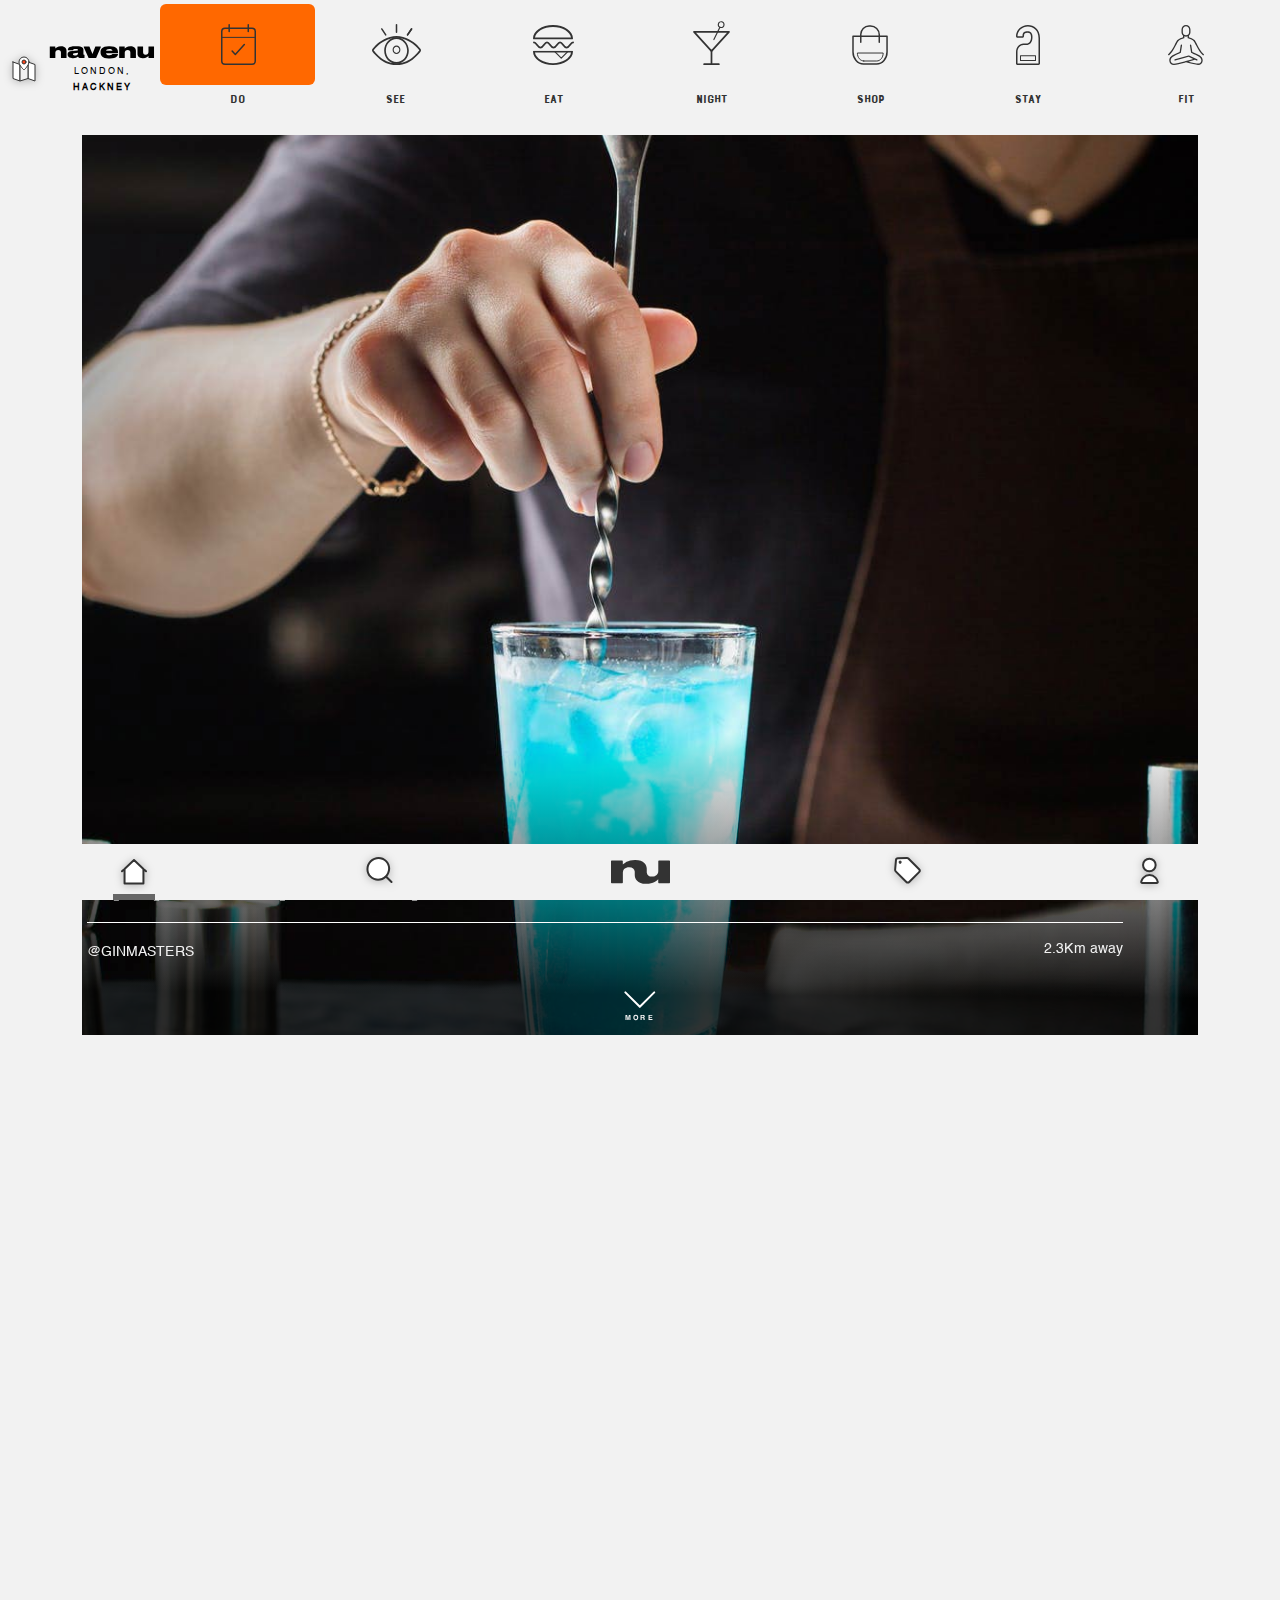
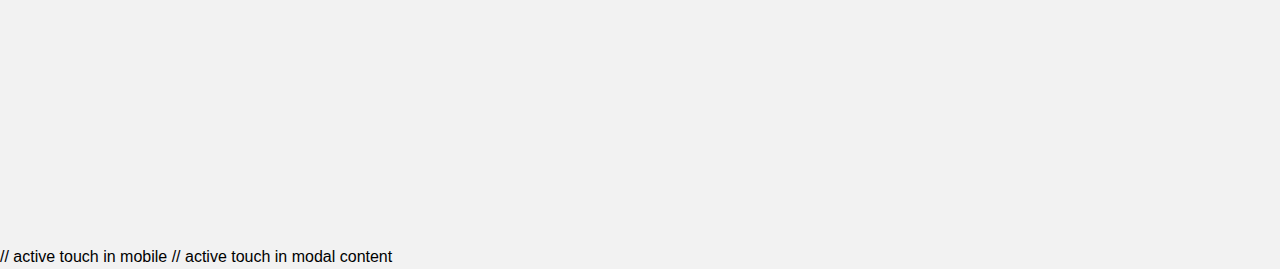
==== commit 81633f2d: "correciones trello." ====
--- a/explore-feed.html
+++ b/explore-feed.html
@@ -33,8 +33,8 @@
   <!-- menu-top -->
   <nav class="navbar navbar-expand-sm menuTop">
     <button id="iconMap" class="iconMap" onclick="showMap()">
-      <img src="./assets/images/icons/header/icon-map.svg" class="map" alt="icon map">
-      <img src="./assets/images/icons/header/icon-btnStories.svg" class="stories" alt="icon Stories">
+      <img src="./assets/images/icons/header/icon-map.svg" class="map iconShadow" alt="icon map">
+      <img src="./assets/images/icons/header/icon-btnStories.svg" class="stories iconShadow" alt="icon Stories">
     </button>
     <div class="logo text-center">
       <img src="./assets/images/icons/header/icon-navenu.svg" alt="logo navenu">
@@ -42,55 +42,32 @@
     </div>
     <button class="navbar-toggler menuFilter collapsed" type="button" data-toggle="collapse" data-target="#navbarCollapse" aria-controls="navbarCollapse" aria-expanded="false" aria-label="Toggle navigation">
       <span>
-        <img src="./assets/images/icons/header/icon-filter.svg" class="filter" alt="icon filter">
+        <img src="./assets/images/icons/header/icon-filter.svg" class="filter iconShadow" alt="icon filter">
         <img src="./assets/images/icons/header/icon-buttonBack.svg" class="back" alt="icon back">
       </span>
     </button>
-    <div class="collapse navbar-collapse iconsFilter" id="navbarCollapse">
-      <ul class="nav d-flex justify-content-around contentIconsFilter">
-        <li class="nav-item active">
-          <a class="nav-link" href="explore-feed.html">
-            <img src="./assets/images/icons/explore/iconDo.svg" alt="icon do">
-            <p class="textFilter">DO</p>
-          </a>
-        </li>
-        <li class="nav-item">
-          <a class="nav-link" href="explore-feed.html">
-            <img src="./assets/images/icons/explore/iconSee.svg" alt="icon see">
-            <p class="textFilter">SEE</p>
-          </a>
-        </li>
-        <li class="nav-item iconMenu">
-          <a class="nav-link" href="explore-feed.html">
-            <img src="./assets/images/icons/explore/iconEat.svg" alt="icon eat">
-            <p class="textFilter">EAT</p>
-          </a>
-        </li>
-        <li class="nav-item">
-          <a class="nav-link" href="explore-feed.html">
-            <img src="./assets/images/icons/explore/iconNight.svg" alt="icon night">
-            <p class="textFilter">NIGHT</p>
-          </a>
-        </li>
-        <li class="nav-item">
-          <a class="nav-link" href="explore-feed.html">
-            <img src="./assets/images/icons/explore/iconShop.svg" alt="icon shop">
-            <p class="textFilter">SHOP</p>
-          </a>
-        </li>
-        <li class="nav-item">
-          <a class="nav-link" href="explore-feed.html">
-            <img src="./assets/images/icons/explore/iconStay.svg" alt="icon stay">
-            <p class="textFilter">STAY</p>
-          </a>
-        </li>
-        <li class="nav-item">
-          <a class="nav-link" href="explore-feed.html">
-            <img src="./assets/images/icons/explore/iconFit.svg" alt="icon fit">
-            <p class="textFilter">FIT</p>
-          </a>
-        </li>
-      </ul>
+    <div class="collapse navbar-collapse iconsFilter btn-group" id="navbarCollapse">
+      <button class="btn nav-link btn-block do active">
+        <img src="./assets/images/icons/explore/iconDo.svg" class="img-fluid" alt="icon do">
+      </button>
+      <button class="btn nav-link btn-block see">
+        <img src="./assets/images/icons/explore/iconSee.svg" class="img-fluid" alt="icon see">
+      </button>
+      <button class="btn nav-link btn-block eat">
+        <img src="./assets/images/icons/explore/iconEat.svg" class="img-fluid" alt="icon eat">
+      </button>
+      <button class="btn nav-link btn-block night">
+        <img src="./assets/images/icons/explore/iconNight.svg" class="img-fluid" alt="icon night">
+      </button>
+      <button class="btn nav-link btn-block shop">
+        <img src="./assets/images/icons/explore/iconShop.svg" class="img-fluid" alt="icon shop">
+      </button>
+      <button class="btn nav-link btn-block stay">
+        <img src="./assets/images/icons/explore/iconStay.svg" class="img-fluid" alt="icon stay">
+      </button>
+      <button class="btn nav-link btn-block fit">
+        <img src="./assets/images/icons/explore/iconFit.svg" class="img-fluid" alt="icon fit">
+      </button>
     </div>
   </nav>
   <!-- ./menu-top -->
@@ -242,27 +219,27 @@
     <div class="flex-column justify-content-center containerMenuBottom">
       <ul class="nav d-flex justify-content-around align-items-end">
         <li class="nav-item active">
-          <a class="nav-link" href="explore-feed.html">
+          <a class="nav-link iconShadow" href="explore-feed.html">
             <img src="./assets/images/icons/nav/home.svg" alt="icon home">
           </a>
         </li>
         <li class="nav-item">
-          <a class="nav-link iconSearch" href="explore-feed.html">
+          <a class="nav-link iconShadow" href="explore-feed.html">
             <img src="./assets/images/icons/nav/search.svg" alt="icon search">
           </a>
         </li>
-        <li class="nav-item iconMenu">
+        <li class="nav-item">
           <a class="nav-link" href="explore-feed.html">
             <img src="./assets/images/icons/nav/navenu-logo.svg" alt="icon navenu">
           </a>
         </li>
         <li class="nav-item">
-          <a class="nav-link" href="explore-feed.html">
+          <a class="nav-link iconShadow" href="explore-feed.html">
             <img src="./assets/images/icons/nav/favorites.svg" alt="icon favorites">
           </a>
         </li>
         <li class="nav-item">
-          <a class="nav-link" href="explore-feed.html">
+          <a class="nav-link iconShadow" href="explore-feed.html">
             <img src="./assets/images/icons/nav/user.svg" alt="icon user">
           </a>
         </li>
@@ -339,8 +316,6 @@
       <button type="button" class="buttonRedeem" name="button">£ 20 - Redeem Now</button>
     </div>
   </div>
-  </div>
-  </div>
 
   <!-- Bootstrap core JavaScript -->
   <script src="./assets/vendor/jquery/jquery.min.js"></script>
@@ -370,15 +345,28 @@
       }
     }
   </script>
+
+  <script>
+    $(document).ready(function() {
+      $(".nav-link").on("click", function() {
+        $(this).toggleClass(" active").toggleClass("");
+      })
+    });
+  </script>
+
+
+  // active touch in mobile
   <script>
     document.addEventListener("touchstart", function() {}, true);
   </script>
 
-  <script>
-  function touchModal(number) {
-   $("#content" + number + "_modal").modal('show');
-  };
+  // active touch in modal content
+  <script>
+    function touchModal(number) {
+      $("#content" + number + "_modal").modal('show');
+    };
   </script>
 
 </body>
+
 </html>
--- a/assets/css/navenu.css
+++ b/assets/css/navenu.css
@@ -101,7 +101,7 @@
   right: 0;
   left: 0;
   bottom: 0;
-  padding: .25rem .5rem .25rem 0;
+  padding: .5rem .5rem .5rem 0;
   object-fit: contain;
   opacity: 1;
   transition: opacity .5s;
@@ -113,7 +113,7 @@
   right: 0;
   left: 0;
   bottom: 0;
-  padding: .25rem .5rem .25rem 0;
+  padding: .5rem .5rem .5rem 0;
   object-fit: contain;
   opacity: 0;
   transition: opacity .5s;
@@ -129,9 +129,8 @@
   opacity: 1;
 }
 
-.iconMenu {
-  margin-bottom: 4px;
-  background-color: transparent;
+.menuTop .iconShadow {
+  filter: drop-shadow(0px 1px 4px rgba(0, 0, 0, 0.25));
 }
 
 .nav-item.active {
@@ -155,7 +154,7 @@
   right: 0;
   left: 0;
   bottom: 0;
-  padding: .25rem 0 .25rem 1rem;
+  padding: .5rem 0 .5rem 1rem;
   object-fit: contain;
   opacity: 1;
   transition: opacity .5s;
@@ -190,33 +189,101 @@
   right: 0;
   left: 0;
   bottom: 0;
-  padding: .25rem 0 .25rem 1rem;
+  padding: .5rem 0 .5rem 1rem;
   object-fit: contain;
   opacity: 1;
 }
 
 .iconsFilter {
   width: 100%;
-}
-
-.iconsFilter ul li img {
-  vertical-align: middle;
-  padding: .35rem 0.25rem;
-}
-
-.iconsFilter ul li.active {
-  border: none;
-}
-
-.iconsFilter ul li.active img {
+  height: 15vh;
+  align-items: baseline;
+}
+
+.iconsFilter button {
+  border-radius: 6px !important;
+  background: transparent;
+  transition: background-color .3s linear;
+  margin: 0 auto;
+}
+
+.iconsFilter button.active {
+  border-radius: 6px !important;
+}
+
+.iconsFilter button:after {
+  width: 100%;
+  font-family: 'BourtonBase Regular';
+  font-size: 12.3474px;
+  text-align: center;
+  color: #333333;
+  bottom: 0;
+  position: absolute;
+  text-align: center;
+  left: 0;
+  margin-bottom: -1.5rem;
+}
+
+.iconsFilter button.do:after {
+  content: 'do';
+}
+
+.iconsFilter button.do.active {
   background: #FF6800;
-  border-radius: 7.91336px;
-  vertical-align: middle;
-  padding: .35rem 0.45rem;
+}
+
+.iconsFilter button.see:after {
+  content: 'see';
+}
+
+.iconsFilter button.see.active {
+  background: #FFB600;
+}
+
+.iconsFilter button.eat:after {
+  content: 'eat';
+}
+
+.iconsFilter button.eat.active {
+  background: #E33B3B;
+}
+
+.iconsFilter button.night:after {
+  content: 'night';
+}
+
+.iconsFilter button.night.active {
+  background: #C849D9;
+}
+
+.iconsFilter button.shop:after {
+  content: 'shop';
+}
+
+.iconsFilter button.shop.active {
+  background: #FF2894;
+}
+
+.iconsFilter button.stay:after {
+  content: 'stay';
+}
+
+.iconsFilter button.stay.active {
+  background: #007CFF;
+}
+
+.iconsFilter button.fit:after {
+  content: 'fit';
+}
+
+.iconsFilter button.fit.active {
+  background: #00BC00;
 }
 
 .iconsFilter .nav-link {
-  padding: .5rem 0;
+  padding: .25rem;
+  margin: .25rem;
+  height: 9vh;
 }
 
 .iconsFilter .nav-item.active .nav-link {
@@ -304,12 +371,20 @@
   width: 100%;
 }
 
+.menuBottom ul li {
+  padding-bottom: .5rem;
+}
+
+.menuBottom ul li a.iconShadow {
+  filter: drop-shadow(0px 1px 4px rgba(0, 0, 0, 0.25));
+}
+
 .containerMenuBottom {
   width: 100%;
 }
 
 .iconSearch {
-  margin-bottom: -2px;
+  /* margin-bottom: -2px; */
 }
 
 /*------- modal content ------*/
